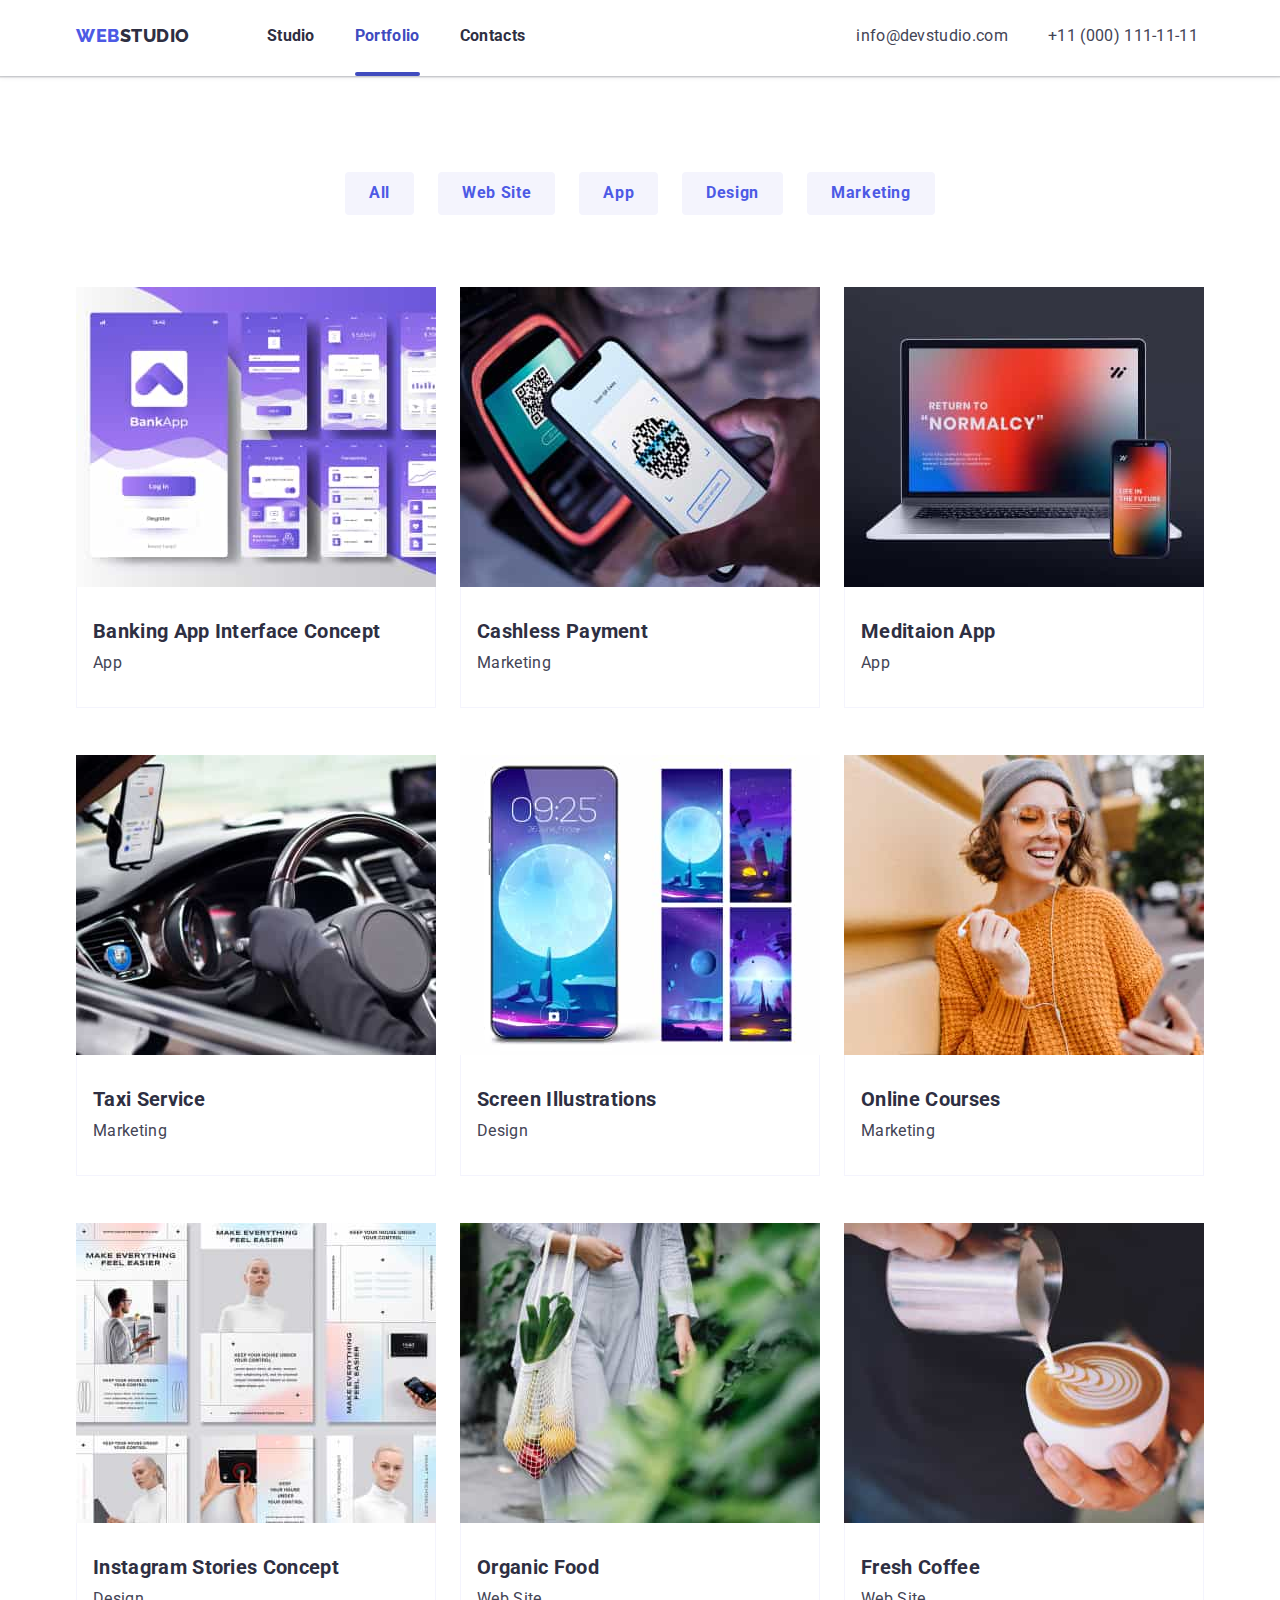
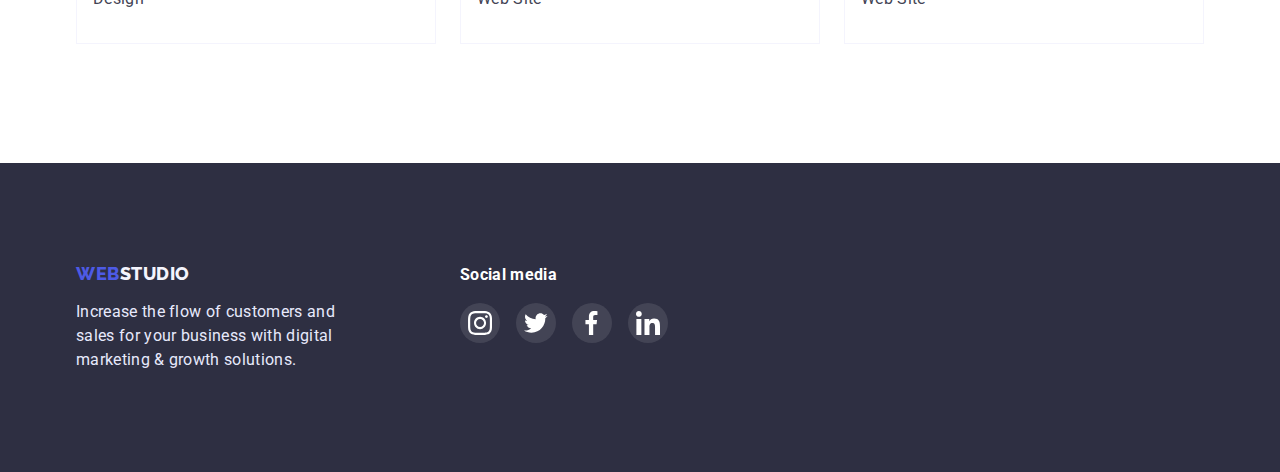
==== portfolio.html @ 184b0ea5 "file created" ====
<!DOCTYPE html>
<html lang="en">
  <head>
    <meta charset="UTF-8" />
    <meta http-equiv="X-UA-Compatible" content="IE=edge" />
    <meta name="viewport" content="width=device-width, initial-scale=1.0" />
    <title>Web studio</title>
    <link rel="preconnect" href="https://fonts.googleapis.com" />
    <link rel="preconnect" href="https://fonts.gstatic.com" crossorigin />
    <link
      href="https://fonts.googleapis.com/css2?family=Raleway:wght@800&family=Roboto:wght@400;700&display=swap"
      rel="stylesheet"
    />
    <link rel="stylesheet" href="./css/modern-normalize.css" />
    <link rel="stylesheet" href="./css/styles.css" />
  </head>
  <body>
    <header class="header">
      <div class="container container-header">
        <nav class="site-nav">
          <a href="./index.html" class="logo">
            <span class="blue-logo">web</span>studio</a
          >
          <ul class="nav-list">
            <li><a href="./index.html">Studio</a></li>

            <li class="current-portfolio">
              <a class="portfolio-link" href="./portfolio.html">Portfolio</a>
            </li>

            <li><a href="">Contacts</a></li>
          </ul>
        </nav>
        <!-- Contacts -->
        <ul class="contact-list">
          <li>
            <a href="mailto:info@devstudio.com">info@devstudio.com</a>
          </li>
          <li>
            <a href="tel:+110001111111">+11 (000) 111-11-11</a>
          </li>
        </ul>
      </div>
    </header>
    <main>
      <section class="list-button-section">
        <div class="container project-card-continer">
          <h1 class="visually-hidden">portfolio</h1>
          <ul class="button-list">
            <li><button type="button" class="white-button">All</button></li>
            <li>
              <button type="button" class="white-button">Web Site</button>
            </li>
            <li>
              <button type="button" class="white-button">App</button>
            </li>
            <li>
              <button type="button" class="white-button">Design</button>
            </li>
            <li>
              <button type="button" class="white-button">Marketing</button>
            </li>
          </ul>
          <ul class="project-card">
            <li class="project-item">
              <a href="">
                <div class="overlay-container">
                  <img
                    src="./images/banking-app-interface-concept.jpg"
                    alt="Banking App interface reference"
                    width="360"
                    height="300"
                  />
                  <div class="overlay">
                    <p class="overlay-text">
                      4 Stylish and User-Friendly App Design Concepts · Task
                      Manager App · Calorie Tracker App · Exotic Fruit Ecommerce
                      App · Cloud Storage App
                    </p>
                  </div>
                </div>
                <div class="project-item-text">
                  <h2 class="project-item-title">
                    Banking App Interface Concept
                  </h2>
                  <p>App</p>
                </div>
              </a>
            </li>
            <li class="project-item">
              <a href="">
                <div class="overlay-container">
                  <img
                    src="./images/cashless-payment.jpg"
                    alt=" cell phone and payment termial"
                    width="360"
                    height="300"
                  />
                  <div class="overlay">
                    <p class="overlay-text">
                      4 Stylish and User-Friendly App Design Concepts · Task
                      Manager App · Calorie Tracker App · Exotic Fruit Ecommerce
                      App · Cloud Storage App
                    </p>
                  </div>
                </div>
                <div class="project-item-text">
                  <h2 class="project-item-title">Cashless Payment</h2>
                  <p>Marketing</p>
                </div>
              </a>
            </li>
            <li class="project-item">
              <a href="">
                <div class="overlay-container">
                  <img
                    src="./images/meditaion-app.jpg"
                    alt="Laptop and cell phone"
                    width="360"
                    height="300"
                  />
                  <div class="overlay">
                    <p class="overlay-text">
                      4 Stylish and User-Friendly App Design Concepts · Task
                      Manager App · Calorie Tracker App · Exotic Fruit Ecommerce
                      App · Cloud Storage App
                    </p>
                  </div>
                </div>
                <div class="project-item-text">
                  <h2 class="project-item-title">Meditaion App</h2>
                  <p>App</p>
                </div>
              </a>
            </li>
            <li class="project-item">
              <a href="">
                <div class="overlay-container">
                  <img
                    src="./images/taxi-service.jpg"
                    alt="hands on steering"
                    width="360"
                    height="300"
                  />
                  <div class="overlay">
                    <p class="overlay-text">
                      4 Stylish and User-Friendly App Design Concepts · Task
                      Manager App · Calorie Tracker App · Exotic Fruit Ecommerce
                      App · Cloud Storage App
                    </p>
                  </div>
                </div>
                <div class="project-item-text">
                  <h2 class="project-item-title">Taxi Service</h2>
                  <p>Marketing</p>
                </div>
              </a>
            </li>
            <li class="project-item">
              <a href="">
                <div class="overlay-container">
                  <img
                    src="./images/screen-illustrations.jpg"
                    alt="cell phone with Moon on a screen"
                    width="360"
                    height="300"
                  />
                  <div class="overlay">
                    <p class="overlay-text">
                      4 Stylish and User-Friendly App Design Concepts · Task
                      Manager App · Calorie Tracker App · Exotic Fruit Ecommerce
                      App · Cloud Storage App
                    </p>
                  </div>
                </div>
                <div class="project-item-text">
                  <h2 class="project-item-title">Screen Illustrations</h2>
                  <p>Design</p>
                </div>
              </a>
            </li>
            <li class="project-item">
              <a href="">
                <div class="overlay-container">
                  <img
                    src="./images/online-courses.jpg"
                    alt="woman in orange pullover"
                    width="360"
                    height="300"
                  />
                  <div class="overlay">
                    <p class="overlay-text">
                      4 Stylish and User-Friendly App Design Concepts · Task
                      Manager App · Calorie Tracker App · Exotic Fruit Ecommerce
                      App · Cloud Storage App
                    </p>
                  </div>
                </div>
                <div class="project-item-text">
                  <h2 class="project-item-title">Online Courses</h2>
                  <p>Marketing</p>
                </div>
              </a>
            </li>
            <li class="project-item">
              <a href="">
                <div class="overlay-container">
                  <img
                    src="./images/instagram-stories-concept.jpg"
                    alt="people in stories"
                    width="360"
                    height="300"
                  />
                  <div class="overlay">
                    <p class="overlay-text">
                      4 Stylish and User-Friendly App Design Concepts · Task
                      Manager App · Calorie Tracker App · Exotic Fruit Ecommerce
                      App · Cloud Storage App
                    </p>
                  </div>
                </div>
                <div class="project-item-text">
                  <h2 class="project-item-title">Instagram Stories Concept</h2>
                  <p>Design</p>
                </div>
              </a>
            </li>
            <li class="project-item">
              <a href="">
                <div class="overlay-container">
                  <img
                    src="./images/organic-food.jpg"
                    alt="healthy food in a bag"
                    width="360"
                    height="300"
                  />
                  <div class="overlay">
                    <p class="overlay-text">
                      4 Stylish and User-Friendly App Design Concepts · Task
                      Manager App · Calorie Tracker App · Exotic Fruit Ecommerce
                      App · Cloud Storage App
                    </p>
                  </div>
                </div>
                <div class="project-item-text">
                  <h2 class="project-item-title">Organic Food</h2>
                  <p>Web Site</p>
                </div>
              </a>
            </li>
            <li class="project-item">
              <a href="">
                <div class="overlay-container">
                  <img
                    src="./images/fresh-coffee.jpg"
                    alt=""
                    width="360"
                    height="300"
                  />
                  <div class="overlay">
                    <p class="overlay-text">
                      4 Stylish and User-Friendly App Design Concepts · Task
                      Manager App · Calorie Tracker App · Exotic Fruit Ecommerce
                      App · Cloud Storage App
                    </p>
                  </div>
                </div>
                <div class="project-item-text">
                  <h2 class="project-item-title">Fresh Coffee</h2>
                  <p>Web Site</p>
                </div>
              </a>
            </li>
          </ul>
        </div>
      </section>
    </main>
    <footer class="bottom">
      <div class="container bottom-container">
        <div class="logo-block">
          <a class="second-logo" href="./index.html">
            <span class="blue-logo">web</span>studio
          </a>
          <p class="summury">
            Increase the flow of customers and sales for your business with
            digital marketing & growth solutions.
          </p>
        </div>
        <div class="social-media">
          <h2 class="social-media-title">Social media</h2>
          <ul class="social-media-list">
            <li class="social-media-list-item">
              <a href="" class="social-media-link">
                <svg class="social-media-item" width="40px" height="40px">
                  <use
                    class="use-social-media"
                    href="./images/icon.svg#icon-instagram"
                  ></use>
                </svg>
              </a>
            </li>
            <li class="social-media-list-item">
              <a href="" class="social-media-link">
                <svg class="social-media-item" width="40px" height="40px">
                  <use
                    class="use-social-media"
                    href="./images/icon.svg#icon-tweeter"
                  ></use>
                </svg>
              </a>
            </li>
            <li class="social-media-list-item">
              <a href="" class="social-media-link">
                <svg class="social-media-item" width="40px" height="40px">
                  <use
                    class="use-social-media"
                    href="./images/icon.svg#icon-facebook"
                  ></use>
                </svg>
              </a>
            </li>
            <li class="social-media-list-item">
              <a href="" class="social-media-link">
                <svg class="social-media-item" width="40px" height="40px">
                  <use
                    class="use-social-media"
                    href="./images/icon.svg#icon-linkedin"
                  ></use>
                </svg>
              </a>
            </li>
          </ul>
        </div>
      </div>
    </footer>
  </body>
</html>
---- css/styles.css ----
/* main background color #E5E5E5 */
/* secondary background color #F4F4FD */
/* (title, footer and hero) title color "NAVY BLUE" #2E2F42 */
/* text color slate #434455 */
/* white button color  #E7E9FC */
/* white button text color "IRIS" #4D5AE5 */
/* blue button color #4D5AE5 */
/* blue button text color #FFFFFF */
/* active blue button color #404BBF */

:root {
  --main-background-color: #ffffff;
  --secondary-background-color: #f4f4fd;
  --title-color-navyblue: #2e2f42;
  --text-color-slate: #434455;
  --white-button-color: #f4f4fd;
  --white-button-text-color: #4d5ae5;
  --blue-button-color: #4d5ae5;
  --blue-button-text-color: #ffffff;
  --active-blue-button-color: #404bbf;
  --timing-function: cubic-bezier(0.4, 0, 0.2, 1);
}

* {
  padding: 0;
  margin: 0;
}

body {
  font-family: "Roboto", sans-serif;
  letter-spacing: 0.02em;
  color: var(--text-color-slate);
}

a {
  text-decoration: none;
}

img {
  display: block;
}

/* button:hover,
button:focus,
a:hover,
a:focus,
li:hover,
li:focus,
div:hover,
div:focus,
.project-item:hover .overlay {
  transition: color 250ms var(--timing-function),
    background-color 250ms var(--timing-function),
    fill 250ms var(--timing-function), box-shadow 250ms var(--timing-function),
    transform 250ms var(--timing-function);
} */

/* ================== NAVIGAGION================== */
.logo {
  font-size: 18px;
  font-weight: 800;
  text-transform: uppercase;
  font-family: "Raleway", sans-serif;
  color: var(--title-color-navyblue);
  letter-spacing: 0.03em;
  display: flex;
  align-items: center;
}

.container {
  width: 1158px;
  padding-left: 15px;
  padding-right: 15px;
  margin: 0 auto;
}

.current-studio {
  position: relative;
  color: var(--active-blue-button-color);
}

.current-studio::after {
  content: "";
  position: absolute;
  display: block;
  width: 100%;
  background-color: var(--active-blue-button-color);
  border-radius: 2px;
  height: 4px;
  transform: translateY(24px);
}

.current-portfolio {
  position: relative;
  color: var(--active-blue-button-color);
}

.nav-list .studio-link {
  color: var(--active-blue-button-color);
}

.nav-list .portfolio-link {
  color: var(--active-blue-button-color);
}

.nav-list .current-portfolio::after {
  content: "";
  position: absolute;
  display: block;
  width: 100%;
  background-color: var(--active-blue-button-color);
  border-radius: 2px;
  height: 4px;
  transform: translateY(24px);
}
/* ==============================FLEX======================= */
.header {
  box-shadow: 0px 2px 1px rgba(46, 47, 66, 0.08),
    0px 1px 1px rgba(46, 47, 66, 0.16), 0px 1px 6px rgba(46, 47, 66, 0.08);
}

.site-nav {
  display: flex;
  margin-right: 331px;
}

.nav-list {
  display: flex;
  margin-left: 77px;
}

.contact-list {
  display: flex;
  align-items: center;
}

.envelop::before {
  content: "";
  width: 24px;
  height: 24px;
  background-image: url(../images/icon.svg#icon-envelop);
  background-size: contain;
}
.container-header {
  display: flex;
  padding: 24px 15px 28px 15px;
  align-items: center;
}

/* ==============================FLEX======================= */

ul {
  list-style: none;
}

header {
  background-color: var(--main-background-color);
}

.nav-list li {
  font-weight: 700;
  color: var(--title-color-navyblue);
  line-height: 1.5;
}

.nav-list li:nth-child(-n + 2) {
  margin-right: 40px;
}

.contact-list li:first-child {
  margin-right: 40px;
}

.nav-list a {
  color: var(--title-color-navyblue);
  transition: color 250ms var(--timing-function);
}

.nav-list a:hover,
.nav-list a:focus {
  color: var(--white-button-text-color);
}

.contact-list a:hover,
.contact-list a:focus {
  color: var(--blue-button-color);
}

.nav-list a:active {
  color: var(--blue-button-color);
}

.contact-list a {
  color: var(--text-color-slate);
  transition: color 250ms var(--timing-function);
}

.contact-list a:active {
  color: var(--active-blue-button-color);
}

.blue-logo {
  color: var(--white-button-text-color);
}

/* ==========================HERO============================== */
.hero-title {
  font-family: "Roboto", sans-serif;
  text-align: center;
  line-height: 1.07;
  color: var(--blue-button-text-color);
  font-weight: 700;
  font-size: 56px;
  width: 492px;
  margin-bottom: 48px;
}

.hero .container {
  padding: 0px 15px;
}

.hero {
  display: flex;
  justify-content: center;
  align-items: center;
  flex-direction: column;
  flex-wrap: wrap;
  background-color: var(--title-color-navyblue);
  background-image: linear-gradient(
      to right,
      rgba(46, 47, 66, 0.7),
      rgba(46, 47, 66, 0.7)
    ),
    url(../images/people-office.jpg);
  padding-top: 192px;
  padding-bottom: 192px;
  height: 603px;
  max-width: 1600px;
  margin: 0 auto;
}

button {
  font-family: "Roboto", sans-serif;
  font-weight: 700;
  font-size: 16px;
  cursor: pointer;
  letter-spacing: 0.04em;
  line-height: 1.17;
  display: flex;
  border: 0ex;
}

.blue-button {
  box-shadow: 0px 1px 6px rgba(46, 47, 66, 0.08),
    0px 1px 1px rgba(46, 47, 66, 0.16), 0px 2px 1px rgba(46, 47, 66, 0.08);
  border-radius: 4px;
  padding: 16px 32px 16px 32px;
  background-color: var(--blue-button-color);
  color: var(--blue-button-text-color);
  letter-spacing: 0.02em;
  line-height: 1.17;
  transition: background-color 250ms var(--timing-function),
    box-shadow 250ms var(--timing-function);
}

.blue-button:hover,
.blue-button:focus {
  box-shadow: 0px 4px 4px rgba(0, 0, 0, 0.15);
  background-color: #404bbf;
}

.blue-button:active {
  box-shadow: 0px 4px 4px 0px #00000026;
  background-color: var(--active-blue-button-color);
}

/* ===================ADVANTAGES============================= */
.visually-hidden {
  position: absolute;
  width: 1px;
  height: 1px;
  margin: -1px;
  border: 0;
  padding: 0;
  white-space: nowrap;
  clip-path: inset(100%);
  clip: rect(0 0 0 0);
  overflow: hidden;
}

.advantages-icon-container {
  width: 264px;
  height: 112px;
  background-color: #f4f4fd;
  border-radius: 4px;
  padding: 24px 100px;
  margin-bottom: 8px;
}

.advantages-list {
  display: flex;
  justify-content: center;
  gap: 24px;
}

.container-advantages {
  display: flex;
  justify-content: center;
}

.advantages-sub-title {
  color: var(--title-color-navyblue);
  font-family: "Roboto", sans-serif;
  font-weight: 700;
  font-size: 20px;
  line-height: 1.2;
  letter-spacing: 0.02em;
}

.advantages-list-item {
  margin-top: 8px;
  line-height: 1.5;
  font-size: 16px;
  width: 264px;
}

.advantages-section {
  display: flex;
  justify-content: center;
  padding-top: 120px;
}

.advantages-icon {
  fill: var(--title-color-navyblue);
}

/* =============================OFFERS=================================== */
.occupation h2 {
  font-family: "Roboto", sans-serif;
  text-align: center;
  font-size: 36px;
  line-height: 1.11;
  letter-spacing: 0.02em;
  color: var(--title-color-navyblue);
  font-weight: 700;
}

.occupation-title {
  margin-bottom: 72px;
}

.container-occupation {
  display: flex;
  justify-content: center;
  flex-direction: column;
}

.occupation-list {
  display: flex;
  justify-content: center;
  gap: 24px;
}

.occupation {
  padding-top: 120px;
  padding-bottom: 120px;
}

/* ===============================================OUR TEAM====================== */

.our-team {
  padding-top: 120px;
  padding-bottom: 120px;
  background-color: var(--secondary-background-color);
}

.our-team-title {
  text-align: center;
  margin-bottom: 72px;
  font-family: "Roboto", sans-serif;
  font-size: 36px;
  letter-spacing: 0.02em;
  color: var(--title-color-navyblue);
  line-height: 1.1;
}

.container-our-team {
  display: flex;
  justify-content: center;
  flex-direction: column;
}

.member-list .project-item-text {
  text-align: center;
  padding-left: 0px;
}

.member-list p {
  line-height: 1.5;
  font-size: 16px;
  margin-top: 8px;
}

.member {
  color: var(--title-color-navyblue);
  font-size: 20px;
  line-height: 1.2;
}

.member-list {
  display: flex;
  justify-content: center;
  gap: 24px;
}

.our-team-item {
  background-color: var(--main-background-color);
  box-shadow: 0px 1px 6px rgba(46, 47, 66, 0.08),
    0px 1px 1px rgba(46, 47, 66, 0.16), 0px 2px 1px rgba(46, 47, 66, 0.08);
  border-radius: 0px 0px 4px 4px;
}

.our-team-member {
  padding-top: 32px;
  padding-bottom: 32px;
  padding-left: 16px;
  padding-right: 16px;
  text-align: center;
}

.socials-list {
  display: flex;
  gap: 24px;
  margin-top: 8px;
  justify-content: center;
}

.socials-list-item {
  display: flex;
}

.socials-link {
  width: 40px;
  height: 40px;
  background-color: var(--blue-button-color);
  display: inline-flex;
  justify-content: center;
  align-items: center;
  border-radius: 50%;
  fill: var(--main-background-color);
  transition: background-color 250ms var(--timing-function);
}

.socials-link:hover,
.socials-link:focus {
  background-color: var(--active-blue-button-color);
}

.socials-item {
  width: 16px;
  height: 16px;
}

.use-socials {
  width: 40px;
  height: 40px;
}

/* ==========================================CUSTOMERS======================== */
.customers {
  padding-top: 120px;
  padding-bottom: 120px;
}

.customers-title {
  font-size: 36px;
  line-height: 1.17;
  letter-spacing: 0.03em;
  color: var(--title-color-navyblue);
  text-align: center;
}

.customer-list {
  display: flex;
  gap: 24px;
  margin-top: 72px;
}

.customer-list:hover,
.customer-list:focus {
  fill: #9747ff;
}

.customer-list-item-link {
  display: flex;
  border: 1px solid #8e8f99;
  padding: 16px 32px;
  width: 168px;
  height: 88px;
  border-radius: 4px;
  fill: #8e8f99;
  transition: fill 250ms var(--timing-function);
}

.customers-item {
  width: 104px;
  height: 56px;
}

.customer-list-item-link:hover,
.customer-list-item-link:focus {
  fill: #4d5ae5;
  border-color: #4d5ae5;
}
/* =========================================FOOTER========================== */

.bottom {
  padding-top: 100px;
  padding-bottom: 100px;
}

.bottom-container {
  width: 1158px;
  display: flex;
}

.logo-block {
  margin-right: 120px;
}

.social-media-title {
  color: var(--main-background-color);
  font-size: 16px;
  line-height: 1.5;
}

.social-media-list {
  display: flex;
  gap: 16px;
  margin-top: 16px;
}

.social-media-link:hover,
.social-media-link:focus {
  background-color: #31d0aa;
}

.social-media-list-item {
  width: 40px;
  height: 40px;
}

.social-media-link {
  display: flex;
  justify-content: center;
  align-items: center;
  width: 40px;
  height: 40px;
  background-color: rgba(255, 255, 255, 0.1);
  border-radius: 50%;
  transition: background-color 250ms var(--timing-function);
}

.social-media-item {
  width: 24px;
  height: 24px;
  fill: var(--main-background-color);
}

footer .second-logo {
  color: #f4f4fd;
  font-weight: 800;
  text-transform: uppercase;
  font-family: "Raleway", sans-serif;
  font-size: 18px;
  line-height: 1.17;
  letter-spacing: 0.03em;
}

footer {
  background-color: var(--title-color-navyblue);
}

.summury {
  max-width: 264px;
  color: #e7e9fc;
  line-height: 1.5;
  margin-top: 16px;
}

/* =====================================================PORTFOLIO======================== */
.overlay-container {
  position: relative;
  overflow: hidden;
}

.overlay-text {
  position: absolute;
  top: 40px;
  left: 32px;
  right: 32px;
  color: var(--white-button-color);
}

.overlay-container .overlay {
  position: absolute;
  width: 100%;
  height: 100%;
  background-color: var(--blue-button-color);
  color: var(--white-button-color);
  transition: transform 250ms var(--timing-function);
}

.project-item:hover .overlay {
  transform: translateY(-100%);
  animation-duration: 250ms;
  box-shadow: 0px 1px 6px rgba(46, 47, 66, 0.08),
    0px 1px 1px rgba(46, 47, 66, 0.16), 0px 2px 1px rgba(46, 47, 66, 0.08);
}

.list-button-section {
  padding-bottom: 120px;
  padding-top: 96px;
}

.white-button {
  border-radius: 4px;
  padding: 12px 24px 12px 24px;
  background-color: var(--white-button-color);
  color: var(--white-button-text-color);
  transition: background-color 250ms var(--timing-function),
    color 250ms var(--timing-function), box-shadow 250ms var(--timing-function);
}

.button-list {
  display: flex;
  gap: 24px;
  justify-content: center;
}

.white-button:hover,
.white-button:focus {
  box-shadow: 0px 4px 4px rgba(0, 0, 0, 0.15);
  background-color: var(--blue-button-color);
  color: var(--blue-button-text-color);
}

.white-button:active {
  box-shadow: 0px 4px 4px 0px #00000026;
  background-color: var(--active-blue-button-color);
  color: #ffffff;
}

.project-card {
  display: flex;
  flex-wrap: wrap;
  margin-top: 72px;
  row-gap: 48px;
  column-gap: 24px;
}

.project-card li a {
  width: 360px;
  height: 300px;
}

.project-item-title {
  font-size: 20px;
  line-height: 1.2;
  color: var(--title-color-navyblue);
  font-weight: 700;
}

.project-item-text {
  padding-top: 32px;
  padding-bottom: 32px;
  padding-left: 16px;
  box-sizing: border-box;
  border: 0.5px solid #f4f4fd;
  border-top: none;
}

.project-item-text p {
  margin-top: 8px;
}

.project-item {
  width: 360px;
  height: 420px;
  transition: box-shadow 250ms var(--timing-function);
}

.project-item:hover,
.project-item:focus {
  box-shadow: 0px 1px 6px rgba(46, 47, 66, 0.08),
    0px 1px 1px rgba(46, 47, 66, 0.16), 0px 2px 1px rgba(46, 47, 66, 0.08);
}

.project-item a {
  height: 120px;
}

.project-item-text p {
  line-height: 1.5;
  font-size: 16px;
  color: var(--text-color-slate);
}

.backdrop {
  position: fixed;
  width: 100%;
  height: 100%;
  top: 0;
  left: 0;
  background-color: rgba(46, 47, 66, 0.4);
  transition: opacity 250ms var(--timing-function),
    visability 250ms var(--timing-function);
}

.modal {
  position: absolute;
  height: 576px;
  width: 408px;
  top: 88px;
  left: 50%;
  background-color: #fcfcfc;
  transform: translateX(-50%);
  border-radius: 4px;
}

.backdrop.is-hidden {
  opacity: 0;
  pointer-events: none;
}

.cross {
  width: 8px;
  height: 8px;
}

.close-button:hover,
.close-button:focus {
  background: var(--active-blue-button-color);
  fill: var(--blue-button-text-color);
}

.close-button {
  position: absolute;
  top: 24px;
  right: 24px;
  width: 24px;
  height: 24px;
  background: #e7e9fc;
  border-radius: 50%;
  border: 1px solid rgba(0, 0, 0, 0.1);
  justify-content: center;
  display: inline-flex;
  align-items: center;
}
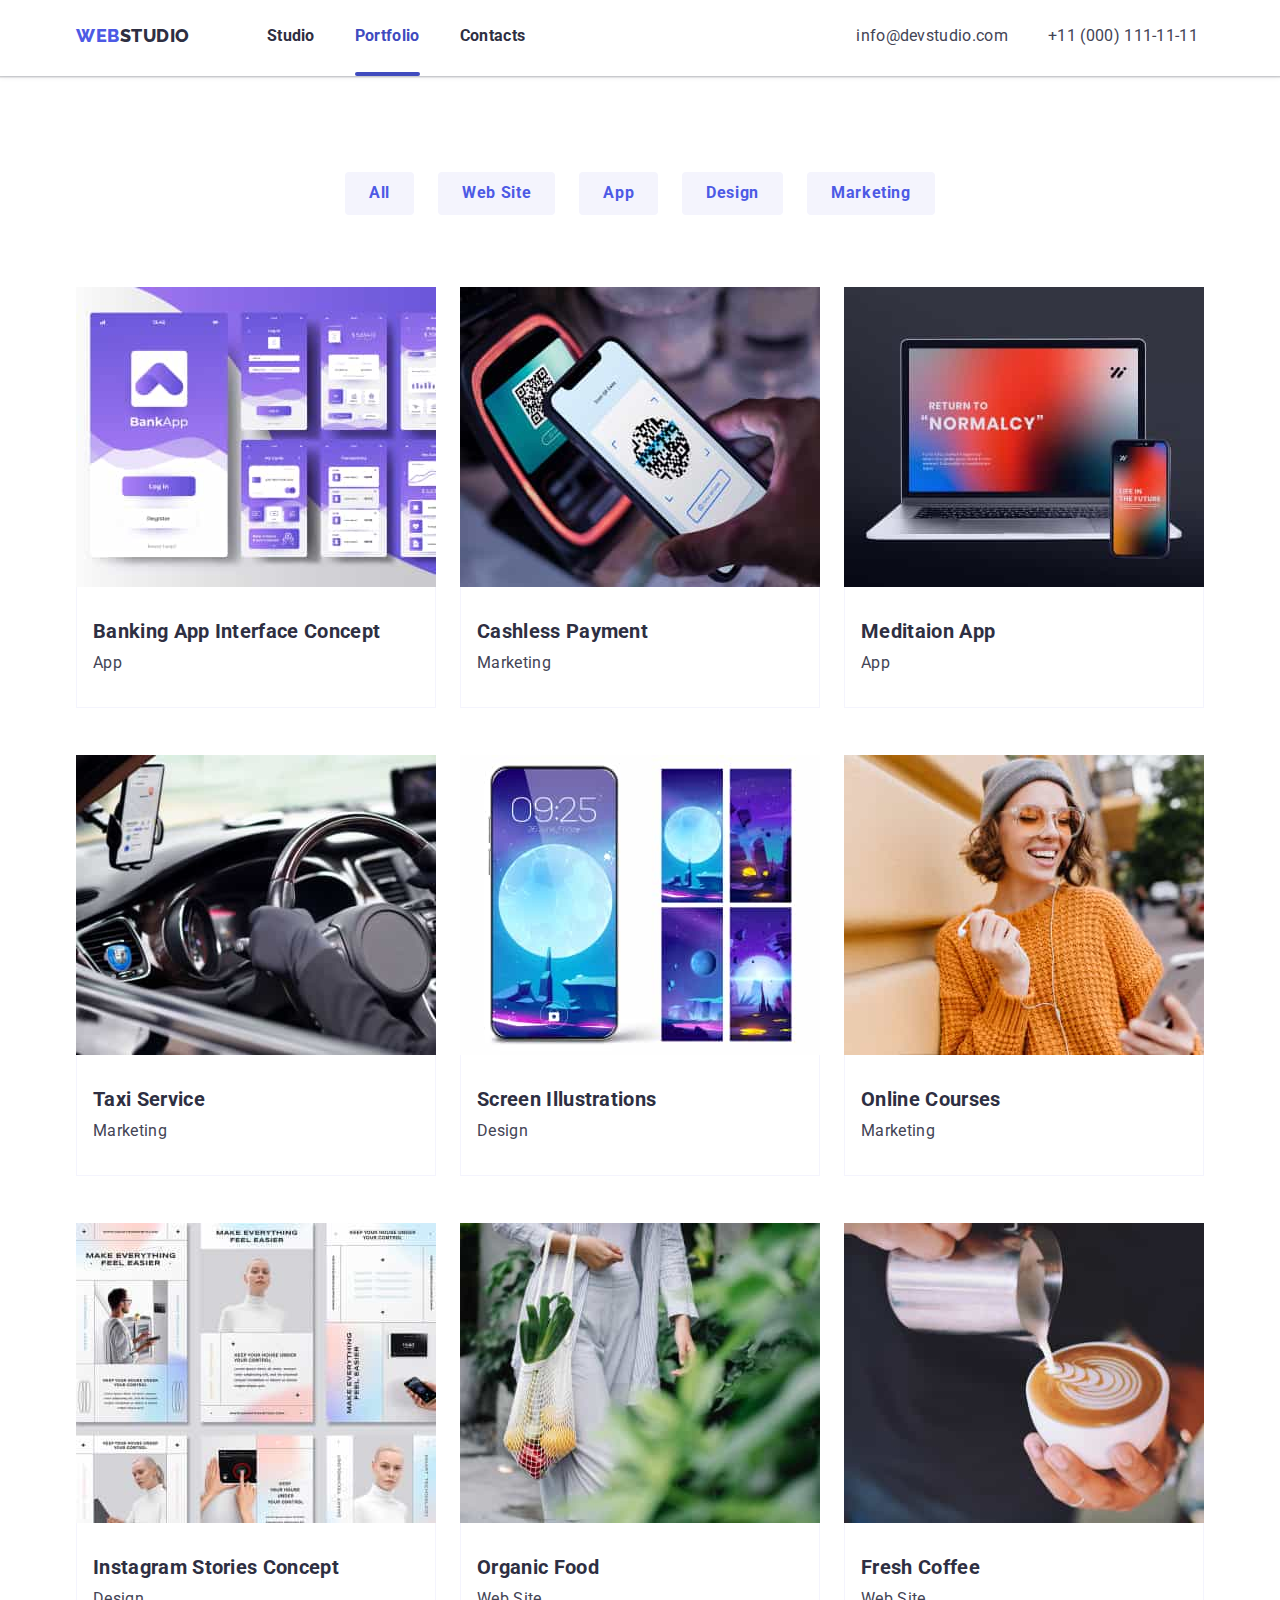
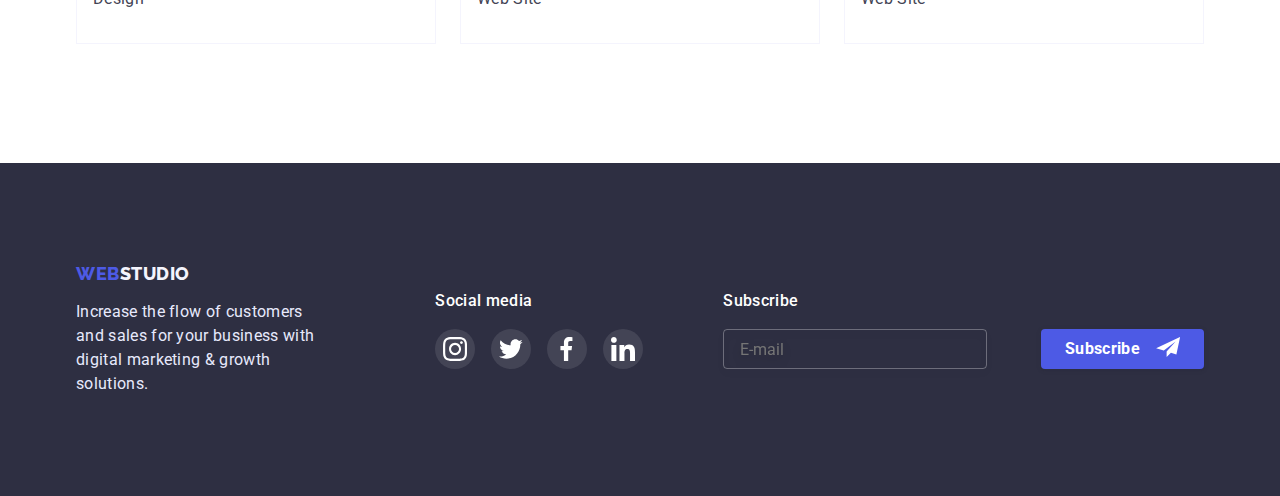
==== commit 3b1dec7e: "inputs added" ====
--- a/portfolio.html
+++ b/portfolio.html
@@ -331,6 +331,26 @@
             </li>
           </ul>
         </div>
+        <div class="subscribe-container">
+          <form class="subscribe-form">
+            <div class="container-input">
+              <label for="subscribe" class="subscribe"> Subscribe </label>
+              <input
+                class="subscribe-input"
+                name="subscribe"
+                type="email"
+                id="subscribe"
+                placeholder="E-mail"
+              />
+            </div>
+            <button class="subscribe-button" type="submit">
+              Subscribe
+              <svg class="svg-send" width="24px" height="20px">
+                <use class="use-send" href="./images/icon.svg#icon-send"></use>
+              </svg>
+            </button>
+          </form>
+        </div>
       </div>
     </footer>
   </body>
--- a/css/styles.css
+++ b/css/styles.css
@@ -235,7 +235,7 @@
   padding-top: 192px;
   padding-bottom: 192px;
   height: 603px;
-  max-width: 1600px;
+  max-width: 1440px;
   margin: 0 auto;
 }
 
@@ -261,6 +261,7 @@
   line-height: 1.17;
   transition: background-color 250ms var(--timing-function),
     box-shadow 250ms var(--timing-function);
+  justify-content: center;
 }
 
 .blue-button:hover,
@@ -522,6 +523,7 @@
 .bottom-container {
   width: 1158px;
   display: flex;
+  align-items: center;
 }
 
 .logo-block {
@@ -532,6 +534,7 @@
   color: var(--main-background-color);
   font-size: 16px;
   line-height: 1.5;
+  font-weight: 500;
 }
 
 .social-media-list {
@@ -719,7 +722,6 @@
 
 .modal {
   position: absolute;
-  height: 576px;
   width: 408px;
   top: 88px;
   left: 50%;
@@ -756,4 +758,200 @@
   justify-content: center;
   display: inline-flex;
   align-items: center;
-}
+  transition: background-color 250ms var(--timing-function);
+}
+
+.text-area {
+  resize: none;
+  height: 120px;
+}
+
+.modal-form {
+  padding: 72px 24px 24px 24px;
+  display: flex;
+
+  flex-direction: column;
+}
+
+.modal-text {
+  font-weight: 500;
+  line-height: 1.5;
+  text-align: center;
+  margin-bottom: 14px;
+  color: var(--title-color-navyblue);
+}
+
+label {
+  margin-bottom: 4px;
+  color: #8e8f99;
+  font-size: 12px;
+  line-height: 1.16;
+}
+
+textarea {
+  margin-bottom: 16px;
+  border-radius: 4px;
+  border: 1px solid rgba(33, 33, 33, 0.2);
+}
+
+textarea::placeholder {
+  font-size: 12px;
+  line-height: 16px;
+  color: rgba(117, 117, 117, 0.5);
+  letter-spacing: 0.04em;
+  padding-top: 8px;
+  padding-left: 16px;
+  outline: none;
+}
+
+input {
+  border-radius: 4px;
+  border: 1px solid rgba(33, 33, 33, 0.2);
+  transition: border 250ms var(--timing-function);
+  /* outline: none; */
+}
+
+.inputs {
+  margin-bottom: 8px;
+  height: 40px;
+  padding-left: 38px;
+  width: 100%;
+}
+
+input:hover,
+input:focus,
+input:active {
+  border: 1px solid var(--active-blue-button-color);
+  fill: var(--active-blue-button-color);
+}
+
+/* input:focus.svg-modal,
+input:active.svg-modal  */
+.inputs:hover > .svg-modal {
+  fill: var(--blue-button-color);
+}
+
+.send {
+  width: 169px;
+  margin: 0 auto;
+}
+
+.policy {
+  color: #757575;
+}
+
+.policy a {
+  text-decoration: underline;
+  color: var(--blue-button-color);
+}
+
+.checkbox-container {
+  display: flex;
+  align-items: center;
+  gap: 8px;
+  margin-bottom: 24px;
+}
+
+.modal-form svg {
+  position: absolute;
+  top: 32px;
+  left: 19px;
+  transition: fill 250ms var(--timing-function);
+}
+
+.form-container {
+  position: relative;
+}
+
+input:focus + svg,
+input:hover + svg {
+  fill: var(--blue-button-color);
+}
+
+.subscribe {
+  margin-bottom: 16px;
+  font-weight: 500;
+  font-size: 16px;
+  line-height: 24px;
+
+  color: var(--blue-button-text-color);
+}
+
+.subscribe-container {
+  margin-left: 80px;
+  align-items: center;
+}
+.use-send {
+  fill: var(--blue-button-text-color);
+  width: 24px;
+  height: 20px;
+}
+
+.svg-send {
+  margin-left: 16px;
+}
+
+.subscribe-form {
+  display: flex;
+  align-items: center;
+  gap: 24px;
+}
+
+.subscribe-input {
+  width: 100%;
+  margin-top: 16px;
+  border: 1px solid rgba(255, 255, 255, 0.3);
+  filter: drop-shadow(0px 4px 4px rgba(0, 0, 0, 0.15));
+  border-radius: 4px;
+  width: 264px;
+  height: 40px;
+  background-color: inherit;
+  color: #ffffff;
+}
+
+.subscribe-button {
+  box-shadow: 0px 1px 6px rgba(46, 47, 66, 0.08),
+    0px 1px 1px rgba(46, 47, 66, 0.16), 0px 2px 1px rgba(46, 47, 66, 0.08);
+  border-radius: 4px;
+  padding: 8px 24px 8px 24px;
+  background-color: var(--blue-button-color);
+  color: var(--blue-button-text-color);
+  letter-spacing: 0.02em;
+  line-height: 1.5;
+  transition: background-color 250ms var(--timing-function),
+    box-shadow 250ms var(--timing-function);
+  align-self: flex-end;
+}
+
+.subscribe-input::placeholder {
+  padding: 8px 212px 8px 16px;
+}
+
+.subscribe-button:hover,
+.subscribe-button:focus {
+  box-shadow: 0px 4px 4px rgba(0, 0, 0, 0.15);
+  background-color: #404bbf;
+}
+
+.subscribe-button:active {
+  box-shadow: 0px 4px 4px 0px #00000026;
+  background-color: var(--active-blue-button-color);
+}
+
+.checkbox {
+  position: absolute;
+  width: 1px;
+  height: 1px;
+  margin: -1px;
+  border: 0;
+  padding: 0;
+  white-space: nowrap;
+  clip-path: inset(100%);
+  clip: rect(0 0 0 0);
+  overflow: hidden;
+}
+
+.checkbox:checked {
+  width: 100px;
+  height: 100px;
+}
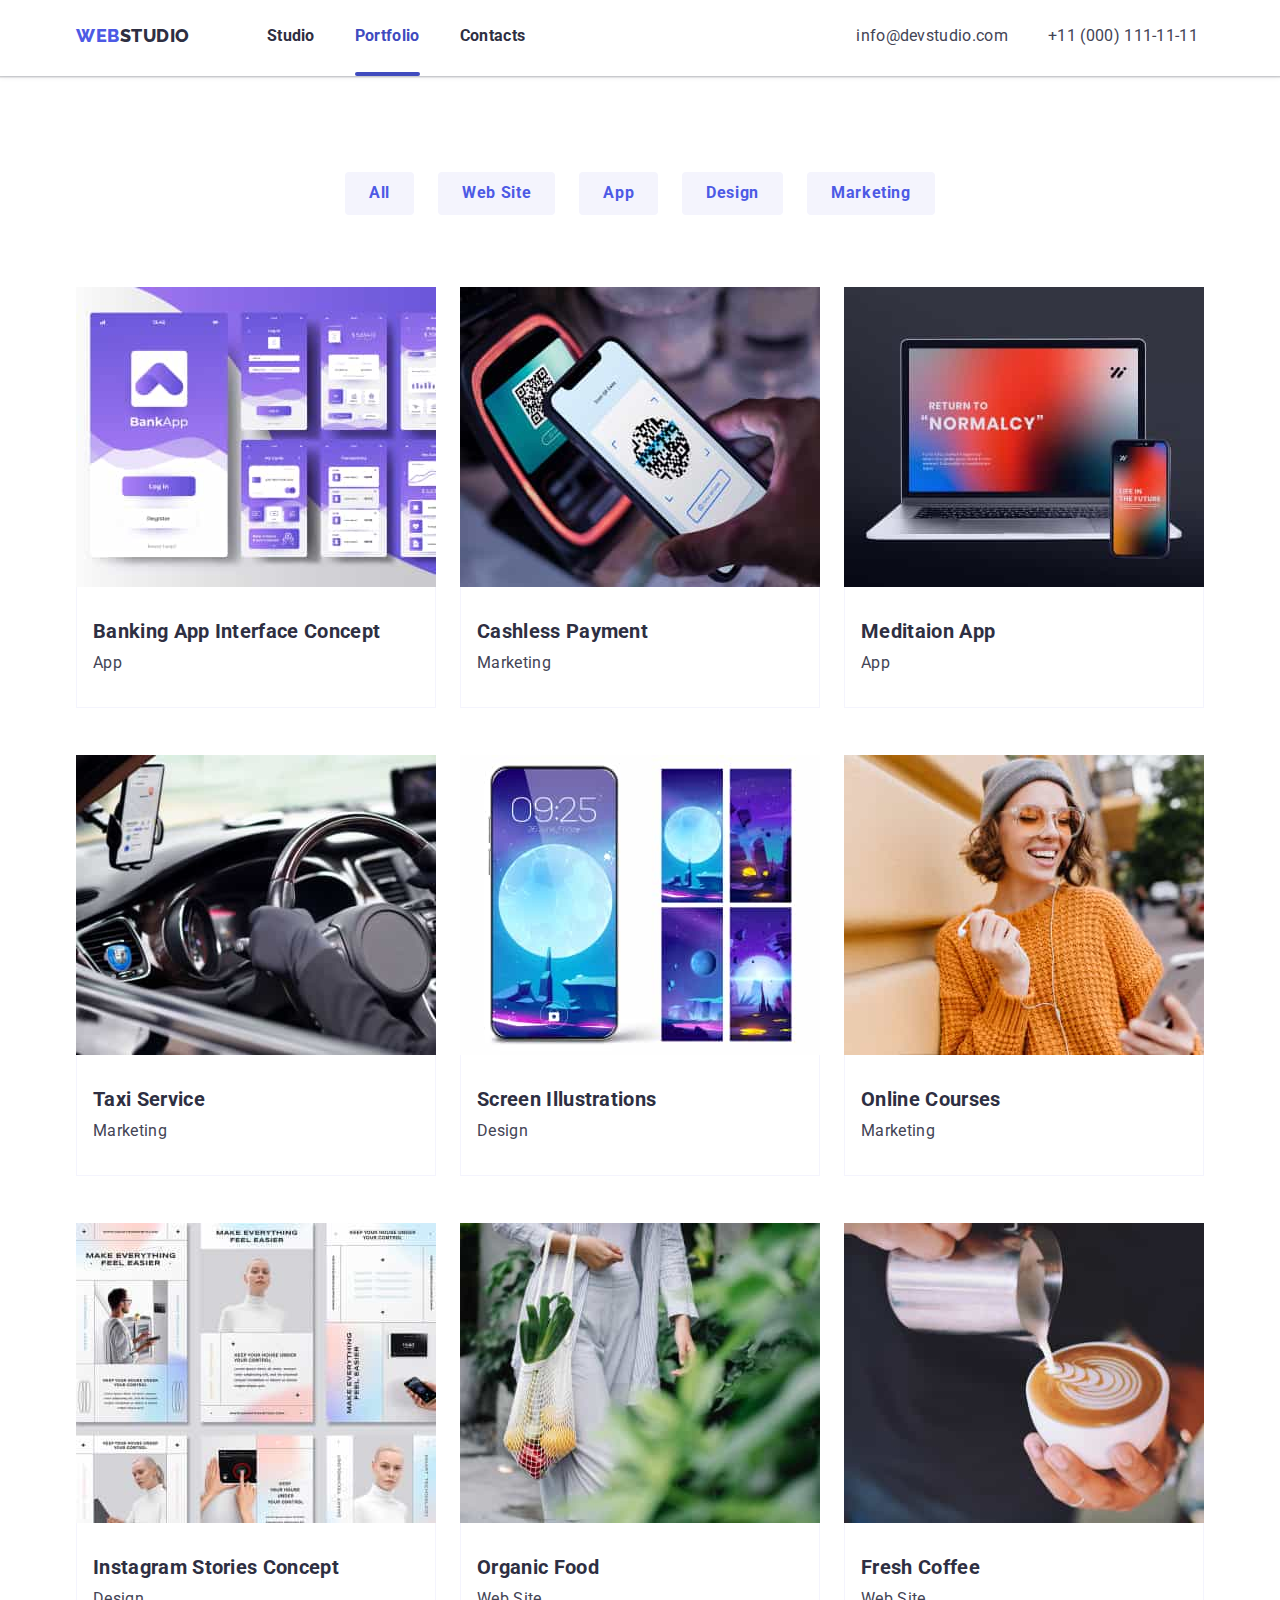
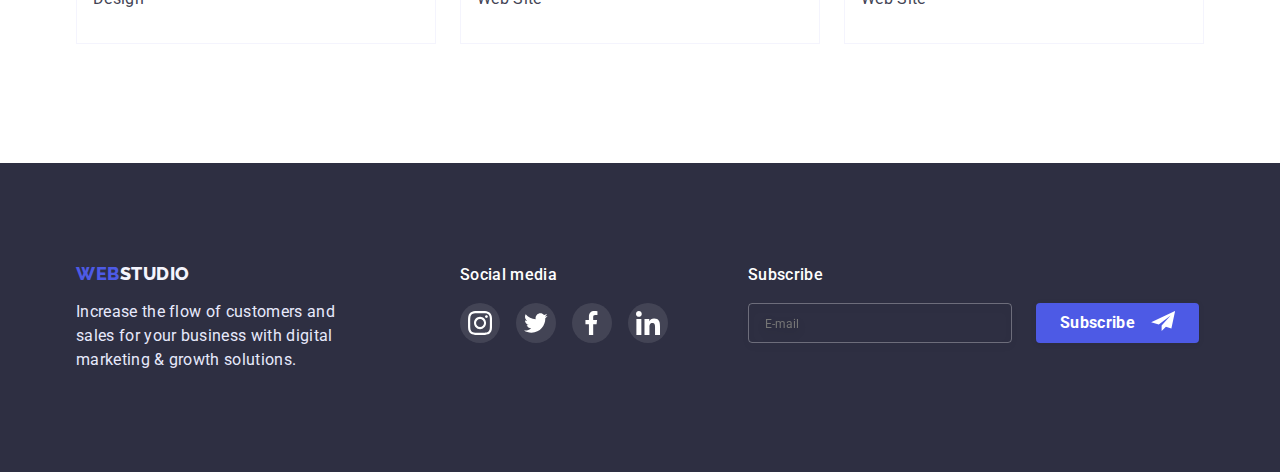
==== commit 2b530b2e: "final update" ====
--- a/portfolio.html
+++ b/portfolio.html
@@ -331,26 +331,24 @@
             </li>
           </ul>
         </div>
-        <div class="subscribe-container">
-          <form class="subscribe-form">
-            <div class="container-input">
-              <label for="subscribe" class="subscribe"> Subscribe </label>
-              <input
-                class="subscribe-input"
-                name="subscribe"
-                type="email"
-                id="subscribe"
-                placeholder="E-mail"
-              />
-            </div>
-            <button class="subscribe-button" type="submit">
-              Subscribe
-              <svg class="svg-send" width="24px" height="20px">
-                <use class="use-send" href="./images/icon.svg#icon-send"></use>
-              </svg>
-            </button>
-          </form>
-        </div>
+        <form class="subscribe-form">
+          <div class="container-input">
+            <label for="subscribe" class="subscribe"> Subscribe </label>
+            <input
+              class="subscribe-input"
+              name="subscribe"
+              type="email"
+              id="subscribe"
+              placeholder="E-mail"
+            />
+          </div>
+          <button class="subscribe-button" type="submit">
+            Subscribe
+            <svg class="svg-send" width="24px" height="20px">
+              <use class="use-send" href="./images/icon.svg#icon-send"></use>
+            </svg>
+          </button>
+        </form>
       </div>
     </footer>
   </body>
--- a/css/styles.css
+++ b/css/styles.css
@@ -134,11 +134,11 @@
   align-items: center;
 }
 
-.envelop::before {
+.envelope::before {
   content: "";
   width: 24px;
   height: 24px;
-  background-image: url(../images/icon.svg#icon-envelop);
+  background-image: url(../images/icon.svg#icon-envelope);
   background-size: contain;
 }
 .container-header {
@@ -523,7 +523,7 @@
 .bottom-container {
   width: 1158px;
   display: flex;
-  align-items: center;
+  align-items: baseline;
 }
 
 .logo-block {
@@ -792,6 +792,9 @@
   margin-bottom: 16px;
   border-radius: 4px;
   border: 1px solid rgba(33, 33, 33, 0.2);
+  outline: none;
+  padding-top: 8px;
+  padding-left: 16px;
 }
 
 textarea::placeholder {
@@ -799,8 +802,6 @@
   line-height: 16px;
   color: rgba(117, 117, 117, 0.5);
   letter-spacing: 0.04em;
-  padding-top: 8px;
-  padding-left: 16px;
   outline: none;
 }
 
@@ -808,7 +809,7 @@
   border-radius: 4px;
   border: 1px solid rgba(33, 33, 33, 0.2);
   transition: border 250ms var(--timing-function);
-  /* outline: none; */
+  outline: none;
 }
 
 .inputs {
@@ -816,8 +817,10 @@
   height: 40px;
   padding-left: 38px;
   width: 100%;
-}
-
+  margin-top: 4px;
+}
+textarea:hover,
+textarea:focus,
 input:hover,
 input:focus,
 input:active {
@@ -831,6 +834,13 @@
   fill: var(--blue-button-color);
 }
 
+/* .inputs:focus + .icon-checkbox {
+} */
+
+.icon-checkbox:focus {
+  border-color: #2e2f42;
+}
+
 .send {
   width: 169px;
   margin: 0 auto;
@@ -854,7 +864,7 @@
 
 .modal-form svg {
   position: absolute;
-  top: 32px;
+  top: 36px;
   left: 19px;
   transition: fill 250ms var(--timing-function);
 }
@@ -877,6 +887,9 @@
   color: var(--blue-button-text-color);
 }
 
+.container-input {
+  width: 264px;
+}
 .subscribe-container {
   margin-left: 80px;
   align-items: center;
@@ -895,6 +908,7 @@
   display: flex;
   align-items: center;
   gap: 24px;
+  margin-left: 80px;
 }
 
 .subscribe-input {
@@ -903,10 +917,10 @@
   border: 1px solid rgba(255, 255, 255, 0.3);
   filter: drop-shadow(0px 4px 4px rgba(0, 0, 0, 0.15));
   border-radius: 4px;
-  width: 264px;
   height: 40px;
   background-color: inherit;
   color: #ffffff;
+  padding: 8px 212px 8px 16px;
 }
 
 .subscribe-button {
@@ -924,7 +938,9 @@
 }
 
 .subscribe-input::placeholder {
-  padding: 8px 212px 8px 16px;
+  /* padding: 8px 212px 8px 16px; */
+  font-size: 12px;
+  line-height: 2;
 }
 
 .subscribe-button:hover,
@@ -951,7 +967,33 @@
   overflow: hidden;
 }
 
-.checkbox:checked {
-  width: 100px;
-  height: 100px;
-}
+.icon-checkbox {
+  color: #2e2f42;
+  position: absolute;
+  left: 0;
+  display: inline-block;
+  background-origin: border-box;
+  width: 16px;
+  height: 16px;
+  outline: auto;
+  border: 1.25px solid #2e2f42;
+  border-radius: 2px;
+  transition: background-color 250ms var(--timing-function);
+}
+
+.checkbox:checked + .icon-checkbox {
+  background-color: #404bbf;
+  background-image: url("../images/check-box.svg");
+  background-size: contain;
+  background-origin: border-box;
+  border-color: #404bbf;
+  outline: none;
+}
+
+.policy {
+  display: flex;
+  gap: 4px;
+  align-items: center;
+  position: relative;
+  padding-left: 24px;
+}
